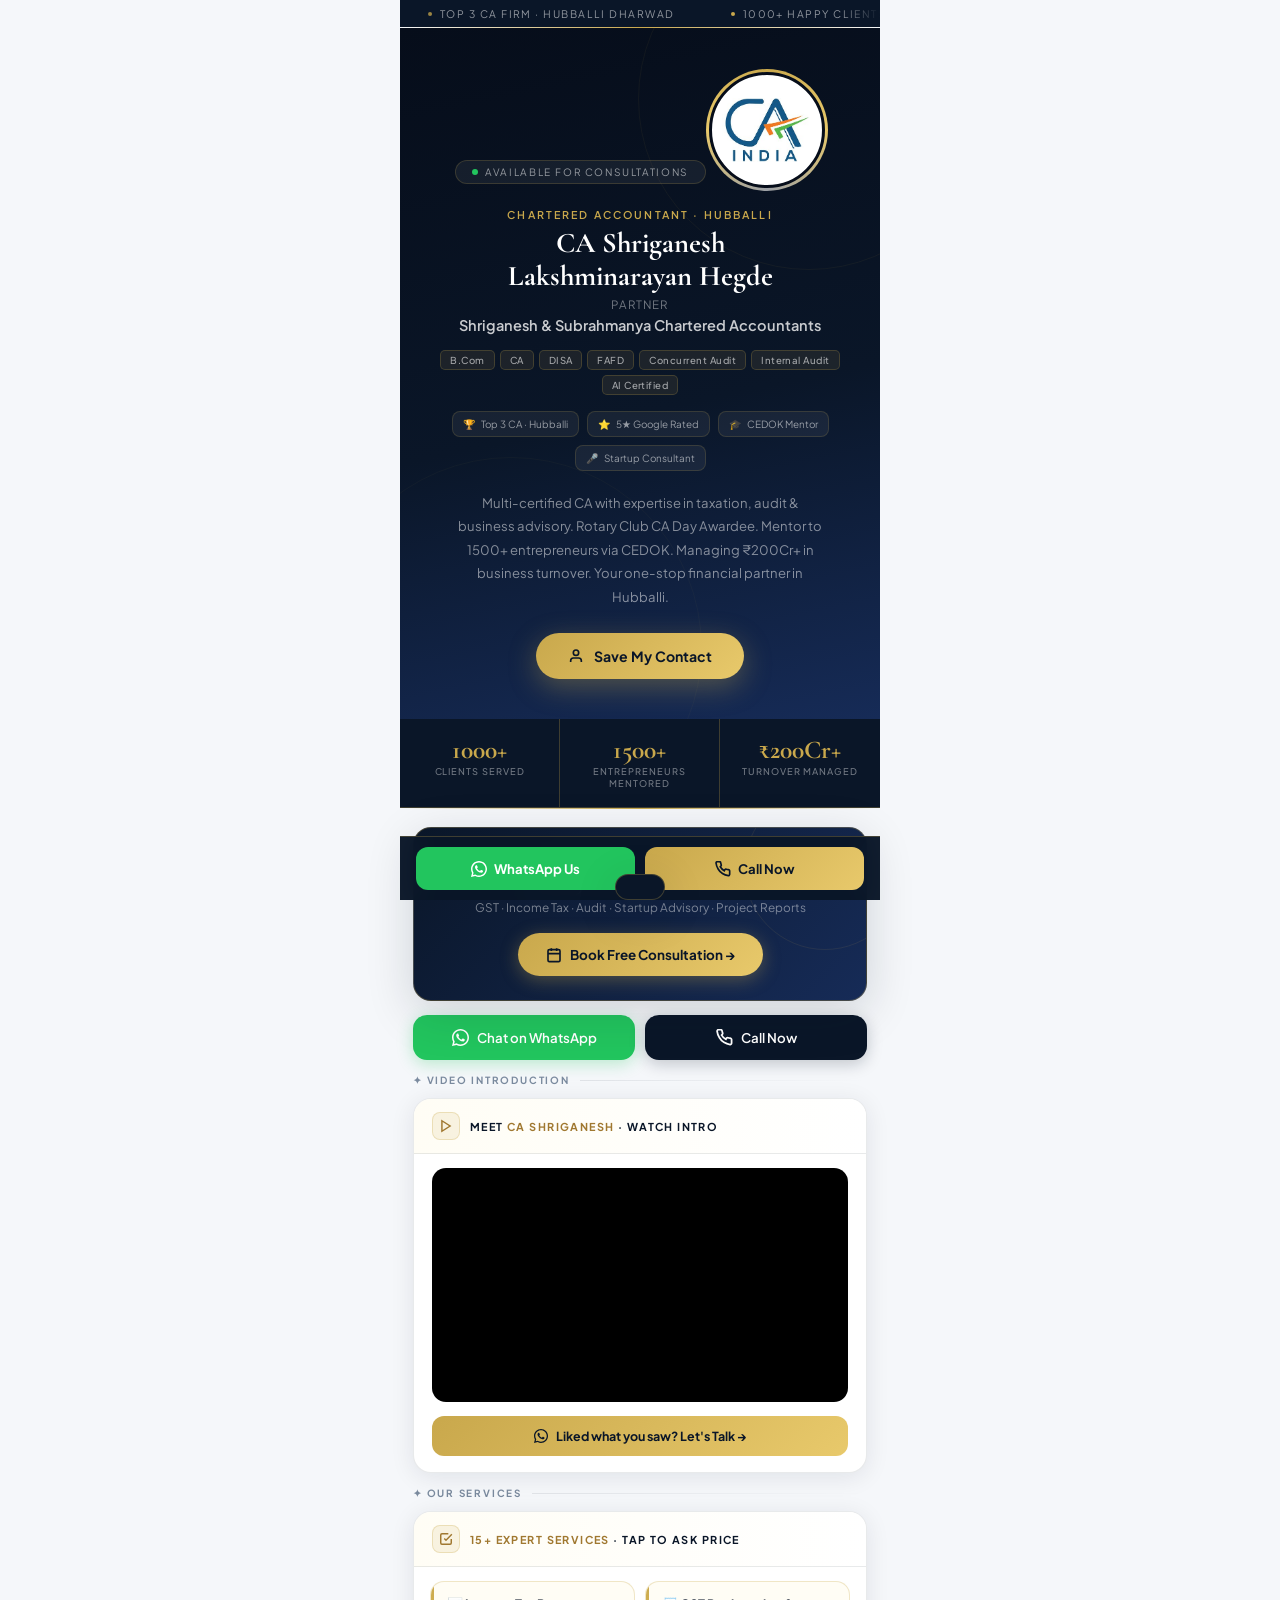
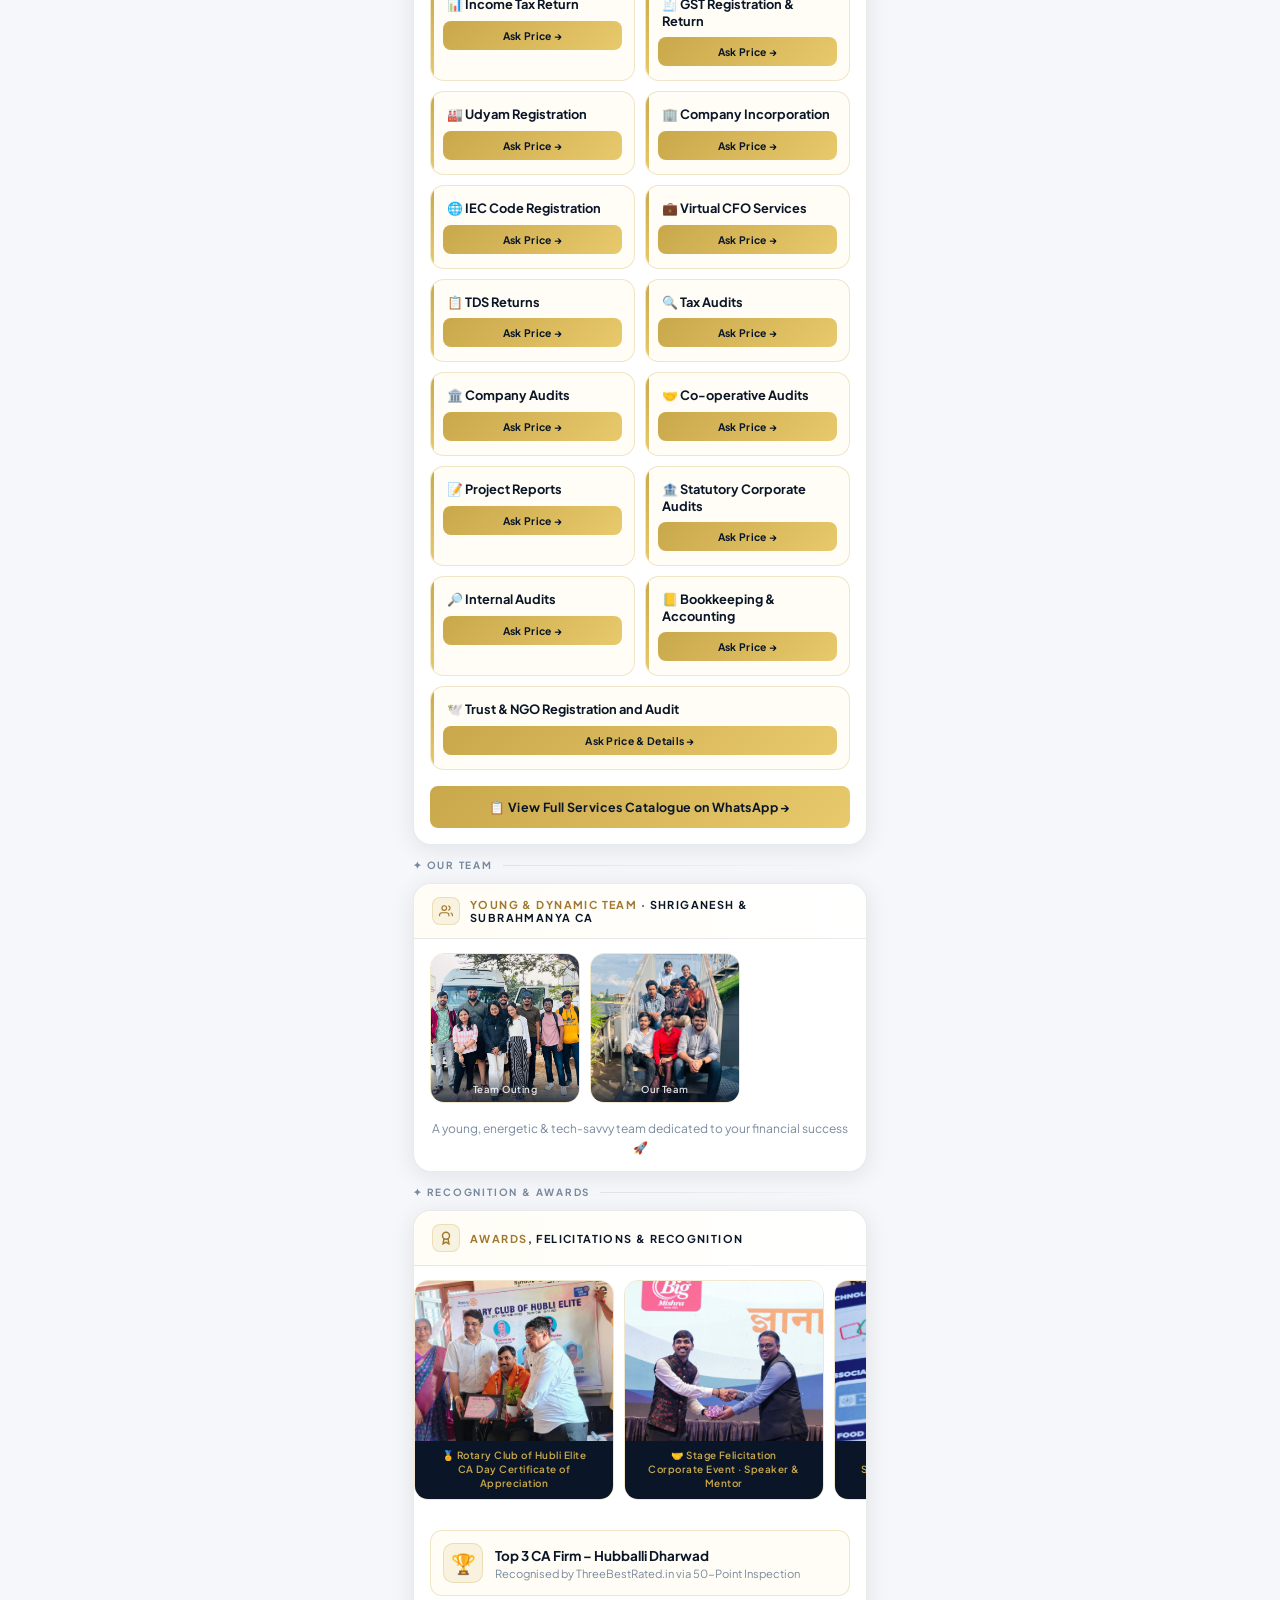
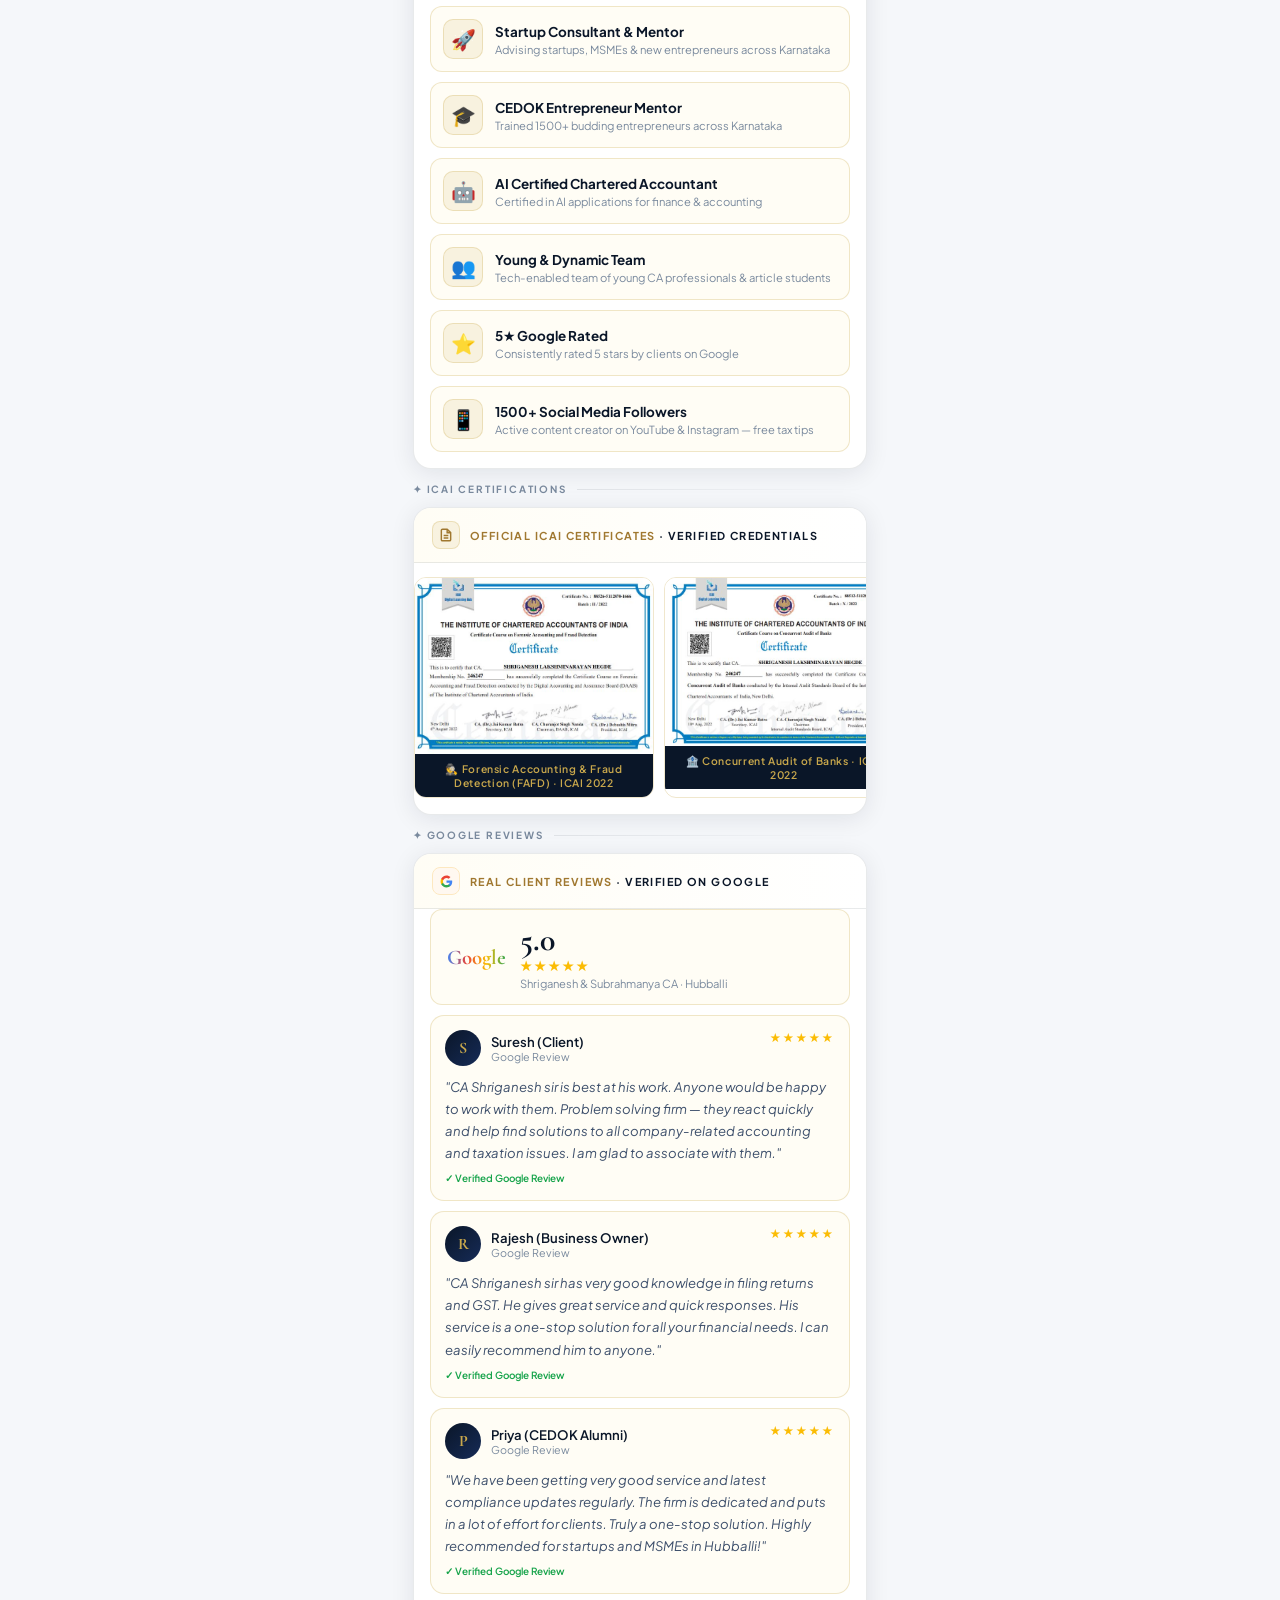
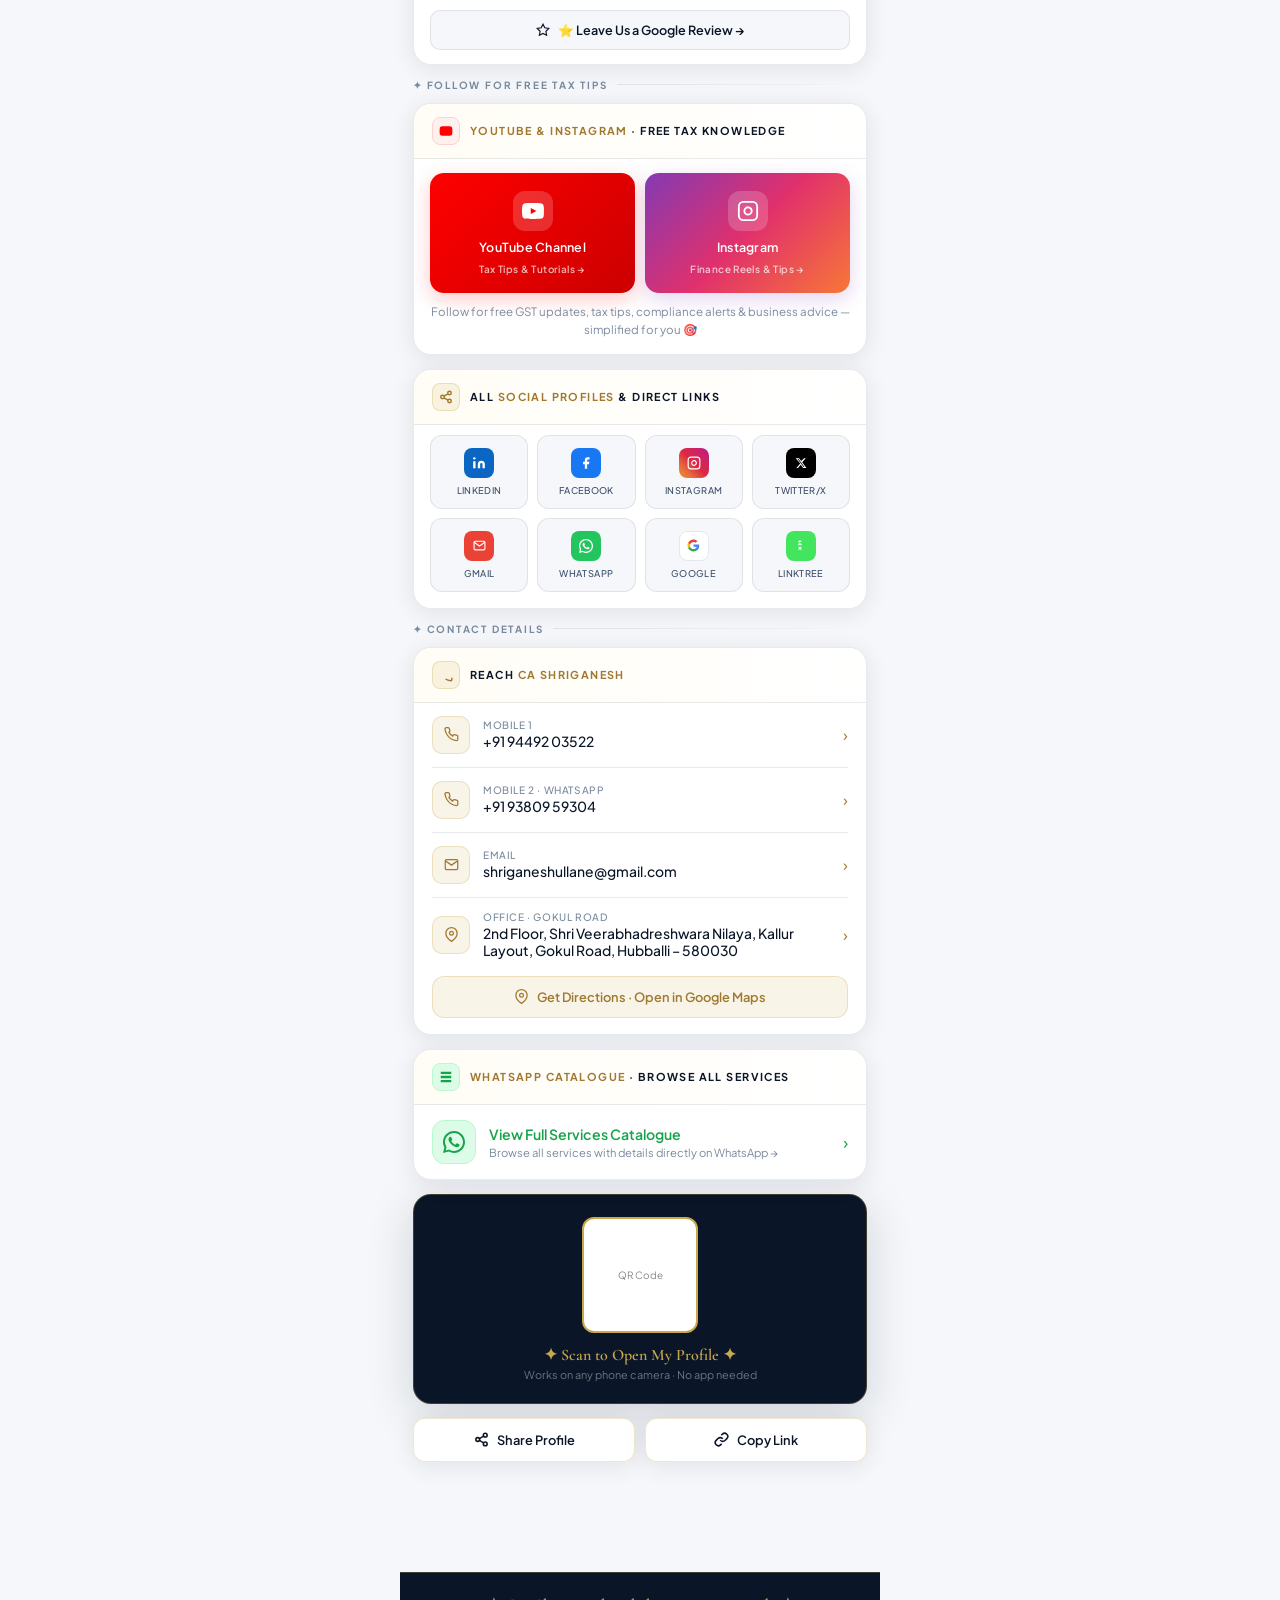
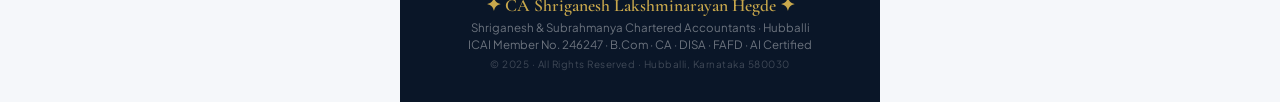
==== index.html @ c222d091 "Add files via upload" ====
<!DOCTYPE html>
<html lang="en">
<head>
<meta charset="UTF-8">
<meta name="viewport" content="width=device-width, initial-scale=1.0">
<title>CA Shriganesh Lakshminarayan Hegde – Chartered Accountant, Hubballi</title>
<link rel="preconnect" href="https://fonts.googleapis.com">
<link href="https://fonts.googleapis.com/css2?family=Cormorant+Garamond:ital,wght@0,400;0,600;0,700;1,400&family=Plus+Jakarta+Sans:wght@300;400;500;600;700&display=swap" rel="stylesheet">
<style>
:root{
  --navy:#0A1628;--navy2:#0F2044;--navy3:#162B57;
  --gold:#C9A84C;--gold2:#E8C96B;--gold3:#A07830;
  --gold-dim:rgba(201,168,76,0.13);--gold-border:rgba(201,168,76,0.28);
  --white:#FFFFFF;--cream:#FFFDF5;--off:#F5F7FA;
  --text:#0A1628;--text2:#3D4F6B;--text3:#7A8A9E;
  --border:rgba(10,22,40,0.09);--shadow:0 4px 24px rgba(10,22,40,0.09);
  --shadow-lg:0 12px 48px rgba(10,22,40,0.16);
}
*{margin:0;padding:0;box-sizing:border-box;}
body{background:var(--off);font-family:'Plus Jakarta Sans',sans-serif;color:var(--text);overflow-x:hidden;}
.container{max-width:480px;margin:0 auto;}

.gold-divider{height:1px;background:linear-gradient(90deg,transparent,var(--gold),transparent);}

/* TICKER */
.trust-bar{background:var(--navy);overflow:hidden;padding:7px 0;position:relative;}
.trust-bar::before,.trust-bar::after{content:'';position:absolute;top:0;width:40px;height:100%;z-index:2;}
.trust-bar::before{left:0;background:linear-gradient(90deg,var(--navy),transparent);}
.trust-bar::after{right:0;background:linear-gradient(-90deg,var(--navy),transparent);}
.ticker-track{display:flex;animation:ticker 32s linear infinite;white-space:nowrap;}
.ticker-item{display:inline-flex;align-items:center;gap:8px;padding:0 28px;font-size:0.65rem;letter-spacing:0.14em;text-transform:uppercase;color:rgba(255,255,255,0.55);}
.ticker-dot{width:4px;height:4px;border-radius:50%;background:var(--gold);flex-shrink:0;}
@keyframes ticker{0%{transform:translateX(0);}100%{transform:translateX(-50%);}}

/* HERO */
.hero{background:linear-gradient(168deg,#060D1A 0%,var(--navy) 55%,var(--navy3) 100%);padding:44px 22px 40px;text-align:center;position:relative;overflow:hidden;}
.hero::before{content:'';position:absolute;top:-100px;right:-100px;width:340px;height:340px;border-radius:50%;border:1px solid rgba(201,168,76,0.06);pointer-events:none;}
.hero::after{content:'';position:absolute;bottom:-120px;left:-80px;width:380px;height:380px;border-radius:50%;border:1px solid rgba(201,168,76,0.04);pointer-events:none;}

.hero-badge{display:inline-flex;align-items:center;gap:7px;background:rgba(255,255,255,0.06);border:1px solid rgba(201,168,76,0.2);border-radius:50px;padding:5px 16px;font-size:0.63rem;letter-spacing:0.16em;text-transform:uppercase;color:rgba(255,255,255,0.55);margin-bottom:24px;position:relative;z-index:1;}
.badge-dot{width:6px;height:6px;border-radius:50%;background:#22C55E;animation:pulse 2s ease-in-out infinite;}
@keyframes pulse{0%,100%{box-shadow:0 0 0 0 rgba(34,197,94,0.5);}50%{box-shadow:0 0 0 6px rgba(34,197,94,0);}}

.photo-ring{position:relative;display:inline-block;margin-bottom:20px;z-index:1;}
.photo-ring::before{content:'';position:absolute;inset:-3px;border-radius:50%;background:conic-gradient(var(--gold),var(--gold2),rgba(255,255,255,0.6),var(--gold2),var(--gold));animation:spin 8s linear infinite;}
@keyframes spin{to{transform:rotate(360deg);}}

.ca-logo-circle{position:relative;z-index:1;width:116px;height:116px;border-radius:50%;background:#fff;border:3px solid #060D1A;display:flex;align-items:center;justify-content:center;overflow:hidden;}
.ca-logo-circle img{width:90px;height:90px;object-fit:contain;}

.hero-ca-tag{font-size:0.67rem;letter-spacing:0.2em;text-transform:uppercase;color:var(--gold);margin-bottom:6px;position:relative;z-index:1;font-weight:600;}
.hero-name{font-family:'Cormorant Garamond',serif;font-size:1.78rem;font-weight:700;color:#fff;line-height:1.15;margin-bottom:4px;position:relative;z-index:1;}
.hero-role{font-size:0.72rem;color:rgba(255,255,255,0.42);letter-spacing:0.1em;text-transform:uppercase;margin-bottom:4px;position:relative;z-index:1;}
.hero-firm{font-size:0.91rem;font-weight:600;color:rgba(255,255,255,0.78);margin-bottom:16px;position:relative;z-index:1;}

.hero-creds{display:flex;justify-content:center;gap:5px;flex-wrap:wrap;margin-bottom:16px;position:relative;z-index:1;}
.cred-tag{background:rgba(201,168,76,0.1);border:1px solid rgba(201,168,76,0.22);border-radius:5px;padding:3px 9px;font-size:0.6rem;color:rgba(255,255,255,0.6);letter-spacing:0.05em;font-weight:500;}

.trust-badges{display:flex;justify-content:center;gap:8px;margin-bottom:20px;position:relative;z-index:1;flex-wrap:wrap;}
.t-badge{background:rgba(255,255,255,0.06);border:1px solid rgba(201,168,76,0.18);border-radius:8px;padding:6px 10px;display:flex;align-items:center;gap:6px;font-size:0.62rem;color:rgba(255,255,255,0.55);}
.t-badge-icon{color:var(--gold);}

.hero-bio{font-size:0.82rem;line-height:1.8;color:rgba(255,255,255,0.5);max-width:370px;margin:0 auto 24px;position:relative;z-index:1;}

.save-btn{display:inline-flex;align-items:center;gap:10px;background:linear-gradient(135deg,var(--gold),var(--gold2));color:var(--navy);font-family:'Plus Jakarta Sans',sans-serif;font-weight:700;font-size:0.88rem;padding:14px 32px;border-radius:50px;border:none;cursor:pointer;text-decoration:none;transition:all 0.3s;box-shadow:0 8px 28px rgba(201,168,76,0.35);position:relative;z-index:1;}
.save-btn:hover{transform:translateY(-2px);box-shadow:0 14px 40px rgba(201,168,76,0.45);}

/* STATS */
.stats-row{display:grid;grid-template-columns:repeat(3,1fr);background:var(--navy);border-bottom:1px solid var(--gold-border);}
.stat{padding:18px 8px;text-align:center;border-right:1px solid var(--gold-border);}
.stat:last-child{border-right:none;}
.stat-num{font-family:'Cormorant Garamond',serif;font-size:1.6rem;font-weight:700;color:var(--gold);line-height:1;margin-bottom:3px;}
.stat-label{font-size:0.58rem;letter-spacing:0.1em;text-transform:uppercase;color:rgba(255,255,255,0.42);font-weight:500;}

/* BODY */
.body-wrap{padding:18px 13px 90px;}

/* SECTION LABEL */
.section-label{display:flex;align-items:center;gap:10px;margin-bottom:12px;margin-top:4px;}
.section-label-text{font-size:0.62rem;font-weight:700;letter-spacing:0.18em;text-transform:uppercase;color:var(--text3);white-space:nowrap;}
.section-label-line{flex:1;height:1px;background:linear-gradient(90deg,var(--border),transparent);}

/* CARD */
.card{background:var(--white);border:1px solid var(--border);border-radius:18px;overflow:hidden;margin-bottom:14px;box-shadow:var(--shadow);animation:fadeUp 0.45s ease both;}
@keyframes fadeUp{from{opacity:0;transform:translateY(14px);}to{opacity:1;transform:translateY(0);}}

.card-header{display:flex;align-items:center;gap:10px;padding:13px 18px;border-bottom:1px solid var(--border);background:linear-gradient(90deg,var(--cream),var(--white));}
.card-icon{width:28px;height:28px;border-radius:8px;background:var(--gold-dim);border:1px solid var(--gold-border);display:flex;align-items:center;justify-content:center;color:var(--gold3);flex-shrink:0;}
.card-title{font-size:0.68rem;font-weight:700;letter-spacing:0.13em;text-transform:uppercase;color:var(--navy);}
.card-title span{color:var(--gold3);}

/* BOOK BANNER */
.book-banner{background:linear-gradient(135deg,var(--navy) 0%,var(--navy3) 100%);border-radius:18px;padding:24px 20px;margin-bottom:14px;text-align:center;position:relative;overflow:hidden;box-shadow:var(--shadow-lg);border:1px solid var(--gold-border);}
.book-banner::before{content:'';position:absolute;top:-40px;right:-40px;width:160px;height:160px;border-radius:50%;border:1px solid rgba(201,168,76,0.1);}
.book-gold-tag{font-size:0.6rem;letter-spacing:0.2em;text-transform:uppercase;color:var(--gold);margin-bottom:6px;font-weight:600;}
.book-title{font-family:'Cormorant Garamond',serif;font-size:1.3rem;font-weight:700;color:#fff;margin-bottom:5px;position:relative;}
.book-sub{font-size:0.74rem;color:rgba(255,255,255,0.45);margin-bottom:18px;position:relative;}
.book-cta{display:inline-flex;align-items:center;gap:8px;background:linear-gradient(135deg,var(--gold),var(--gold2));color:var(--navy);font-family:'Plus Jakarta Sans',sans-serif;font-weight:700;font-size:0.84rem;padding:13px 28px;border-radius:50px;border:none;cursor:pointer;text-decoration:none;transition:all 0.2s;position:relative;box-shadow:0 4px 18px rgba(201,168,76,0.35);}
.book-cta:hover{transform:translateY(-2px);}

/* ACTIONS */
.action-grid{display:grid;grid-template-columns:1fr 1fr;gap:10px;margin-bottom:14px;}
.action-btn{display:flex;align-items:center;justify-content:center;gap:8px;padding:14px 10px;border-radius:14px;font-size:0.83rem;font-weight:600;text-decoration:none;cursor:pointer;border:none;transition:all 0.22s;font-family:'Plus Jakarta Sans',sans-serif;}
.btn-wa{background:#22C55E;color:#fff;box-shadow:0 4px 16px rgba(34,197,94,0.28);}
.btn-wa:hover{background:#16a34a;transform:translateY(-2px);}
.btn-call{background:var(--navy);color:#fff;box-shadow:0 4px 16px rgba(10,22,40,0.22);}
.btn-call:hover{background:var(--navy3);transform:translateY(-2px);}

/* VIDEO */
.video-wrap{margin:14px 18px 14px;border-radius:14px;overflow:hidden;aspect-ratio:16/9;background:#000;position:relative;}
.video-wrap iframe{width:100%;height:100%;border:none;display:block;}
.video-cta{margin:0 18px 16px;}
.wa-video-btn{display:flex;align-items:center;justify-content:center;gap:8px;padding:12px;background:linear-gradient(135deg,var(--gold),var(--gold2));color:var(--navy);border:none;border-radius:12px;font-size:0.78rem;font-weight:700;cursor:pointer;font-family:'Plus Jakarta Sans',sans-serif;text-decoration:none;transition:all 0.2s;width:100%;}
.wa-video-btn:hover{transform:translateY(-1px);box-shadow:0 6px 18px rgba(201,168,76,0.35);}

/* CONTACT */
.contact-row{display:flex;align-items:center;gap:13px;padding:13px 18px;text-decoration:none;color:var(--text);transition:background 0.18s;cursor:pointer;}
.contact-row:hover{background:var(--gold-dim);}
.c-icon{width:38px;height:38px;border-radius:10px;background:var(--gold-dim);border:1px solid var(--gold-border);display:flex;align-items:center;justify-content:center;color:var(--gold3);flex-shrink:0;}
.c-label{font-size:0.63rem;color:var(--text3);letter-spacing:0.06em;text-transform:uppercase;margin-bottom:2px;font-weight:500;}
.c-value{font-size:0.87rem;font-weight:500;color:var(--text);}
.c-arrow{margin-left:auto;color:var(--gold3);}
.divider{height:1px;background:var(--border);margin:0 18px;}
.map-btn{display:flex;align-items:center;justify-content:center;gap:8px;margin:4px 18px 16px;padding:12px;border-radius:12px;background:var(--gold-dim);border:1px solid var(--gold-border);color:var(--gold3);font-size:0.8rem;font-weight:600;text-decoration:none;transition:all 0.2s;}
.map-btn:hover{background:rgba(201,168,76,0.2);}

/* WA CATALOGUE */
.wa-cat{display:flex;align-items:center;gap:13px;padding:15px 18px;text-decoration:none;color:var(--text);transition:background 0.18s;}
.wa-cat:hover{background:var(--off);}
.wa-cat-icon{width:44px;height:44px;border-radius:12px;background:#dcfce7;border:1px solid #bbf7d0;display:flex;align-items:center;justify-content:center;flex-shrink:0;}

/* SERVICES */
.services-grid{display:grid;grid-template-columns:1fr 1fr;gap:10px;padding:14px 16px 16px;}
.service-card{background:var(--cream);border:1px solid var(--gold-border);border-radius:14px;padding:14px 12px;display:flex;flex-direction:column;gap:8px;transition:all 0.2s;position:relative;overflow:hidden;}
.service-card::before{content:'';position:absolute;top:0;left:0;width:3px;height:100%;background:linear-gradient(180deg,var(--gold),var(--gold2));}
.service-card:hover{box-shadow:0 6px 20px rgba(201,168,76,0.15);transform:translateY(-1px);}
.service-name{font-size:0.8rem;font-weight:700;color:var(--navy);line-height:1.3;padding-left:4px;}
.service-ask-btn{display:flex;align-items:center;justify-content:center;gap:5px;padding:8px 10px;background:linear-gradient(135deg,var(--gold),var(--gold2));color:var(--navy);border:none;border-radius:8px;font-size:0.65rem;font-weight:700;cursor:pointer;font-family:'Plus Jakarta Sans',sans-serif;text-decoration:none;transition:all 0.2s;letter-spacing:0.03em;}
.service-ask-btn:hover{box-shadow:0 4px 12px rgba(201,168,76,0.35);transform:translateY(-1px);}

/* GALLERY */
.gallery-scroll{display:flex;gap:10px;padding:14px 16px 16px;overflow-x:auto;scroll-snap-type:x mandatory;-webkit-overflow-scrolling:touch;scrollbar-width:none;}
.gallery-scroll::-webkit-scrollbar{display:none;}
.gallery-item{flex-shrink:0;width:150px;height:150px;border-radius:14px;overflow:hidden;scroll-snap-align:start;border:1px solid var(--gold-border);position:relative;cursor:pointer;}
.gallery-item img{width:100%;height:100%;object-fit:cover;transition:transform 0.3s;}
.gallery-item:hover img{transform:scale(1.05);}
.gallery-label{position:absolute;bottom:0;left:0;right:0;background:linear-gradient(transparent,rgba(10,22,40,0.82));padding:10px 8px 7px;font-size:0.6rem;color:rgba(255,255,255,0.85);font-weight:600;letter-spacing:0.05em;text-align:center;}

/* CERTS */
.certs-scroll{display:flex;gap:10px;padding:14px 16px 16px;overflow-x:auto;scroll-snap-type:x mandatory;-webkit-overflow-scrolling:touch;scrollbar-width:none;}
.certs-scroll::-webkit-scrollbar{display:none;}
.cert-item{flex-shrink:0;width:240px;border-radius:12px;overflow:hidden;scroll-snap-align:start;border:1px solid var(--gold-border);position:relative;}
.cert-item img{width:100%;display:block;}
.cert-label{background:var(--navy);padding:8px 12px;font-size:0.65rem;color:var(--gold);font-weight:600;letter-spacing:0.06em;text-align:center;}

/* REVIEWS */
.g-overall{display:flex;align-items:center;gap:14px;padding:14px 16px;background:var(--cream);margin:0 16px 10px;border-radius:12px;border:1px solid var(--gold-border);}
.g-logo-big{font-family:'Cormorant Garamond',serif;font-size:1.3rem;font-weight:700;background:linear-gradient(90deg,#4285F4,#EA4335,#FBBC04,#34A853);-webkit-background-clip:text;-webkit-text-fill-color:transparent;}
.g-overall-num{font-family:'Cormorant Garamond',serif;font-size:2rem;font-weight:700;color:var(--navy);line-height:1;}
.g-overall-stars{color:#FBBC04;font-size:14px;letter-spacing:2px;margin-bottom:2px;}
.g-overall-count{font-size:0.7rem;color:var(--text3);}
.reviews-wrap{padding:0 16px 16px;display:flex;flex-direction:column;gap:10px;}
.review-card{background:var(--cream);border:1px solid var(--gold-border);border-radius:14px;padding:14px;}
.review-header{display:flex;align-items:flex-start;justify-content:space-between;margin-bottom:10px;}
.reviewer-info{display:flex;align-items:center;gap:10px;}
.r-avatar{width:36px;height:36px;border-radius:50%;background:linear-gradient(135deg,var(--navy),var(--navy3));display:flex;align-items:center;justify-content:center;font-family:'Cormorant Garamond',serif;font-size:1rem;font-weight:700;color:var(--gold);flex-shrink:0;}
.r-name{font-size:0.82rem;font-weight:600;color:var(--navy);}
.r-ago{font-size:0.67rem;color:var(--text3);}
.r-stars{color:#FBBC04;font-size:12px;letter-spacing:2px;}
.r-text{font-size:0.82rem;line-height:1.68;color:var(--text2);font-style:italic;}
.r-verified{display:inline-flex;align-items:center;gap:4px;margin-top:8px;font-size:0.62rem;color:#16a34a;font-weight:600;}
.g-leave-btn{display:flex;align-items:center;justify-content:center;gap:8px;margin:0 16px 14px;padding:11px;background:var(--off);border:1px solid var(--border);border-radius:10px;color:var(--text);text-decoration:none;font-size:0.79rem;font-weight:600;transition:all 0.2s;cursor:pointer;}
.g-leave-btn:hover{background:var(--gold-dim);border-color:var(--gold-border);}

/* RECOGNITION */
.recog-scroll{display:flex;gap:10px;padding:14px 16px 16px;overflow-x:auto;scroll-snap-type:x mandatory;-webkit-overflow-scrolling:touch;scrollbar-width:none;}
.recog-scroll::-webkit-scrollbar{display:none;}
.recog-item{flex-shrink:0;width:200px;border-radius:14px;overflow:hidden;scroll-snap-align:start;border:1px solid var(--gold-border);position:relative;}
.recog-item img{width:100%;height:160px;object-fit:cover;object-position:top;display:block;}
.recog-label{background:var(--navy);padding:8px 10px;font-size:0.62rem;color:var(--gold);font-weight:600;letter-spacing:0.05em;text-align:center;line-height:1.4;}

/* AWARDS */
.awards-wrap{padding:14px 16px 16px;display:flex;flex-direction:column;gap:10px;}
.award-item{display:flex;align-items:center;gap:12px;padding:12px;background:var(--cream);border:1px solid var(--gold-border);border-radius:12px;}
.award-icon{width:40px;height:40px;border-radius:10px;background:var(--gold-dim);border:1px solid var(--gold-border);display:flex;align-items:center;justify-content:center;font-size:20px;flex-shrink:0;}
.award-title{font-size:0.84rem;font-weight:700;color:var(--navy);margin-bottom:2px;}
.award-sub{font-size:0.7rem;color:var(--text3);}

/* FEATURED SOCIAL */
.featured-social{display:grid;grid-template-columns:1fr 1fr;gap:10px;padding:14px 16px 0;}
.feat-soc{display:flex;flex-direction:column;align-items:center;justify-content:center;gap:8px;padding:18px 10px;border-radius:14px;text-decoration:none;font-weight:600;font-size:0.75rem;transition:all 0.2s;cursor:pointer;}
.feat-yt{background:linear-gradient(135deg,#FF0000,#CC0000);color:#fff;box-shadow:0 6px 20px rgba(255,0,0,0.22);}
.feat-yt:hover{transform:translateY(-3px);box-shadow:0 10px 28px rgba(255,0,0,0.32);}
.feat-ig{background:linear-gradient(135deg,#833AB4,#E1306C,#F77737);color:#fff;box-shadow:0 6px 20px rgba(131,58,180,0.22);}
.feat-ig:hover{transform:translateY(-3px);}
.feat-soc-icon{width:40px;height:40px;border-radius:12px;background:rgba(255,255,255,0.18);display:flex;align-items:center;justify-content:center;}
.feat-label{font-size:0.78rem;letter-spacing:0.02em;}
.feat-sub{font-size:0.62rem;opacity:0.7;letter-spacing:0.04em;}

/* ALL SOCIALS */
.social-grid{display:grid;grid-template-columns:repeat(4,1fr);gap:9px;padding:10px 16px 16px;}
.soc-btn{display:flex;flex-direction:column;align-items:center;gap:6px;padding:12px 4px;background:var(--off);border:1px solid var(--border);border-radius:12px;text-decoration:none;color:var(--text2);font-size:0.58rem;letter-spacing:0.04em;text-transform:uppercase;font-weight:500;transition:all 0.2s;cursor:pointer;}
.soc-btn:hover{background:var(--gold-dim);border-color:var(--gold-border);color:var(--gold3);transform:translateY(-2px);}
.soc-icon{width:30px;height:30px;border-radius:8px;display:flex;align-items:center;justify-content:center;}

/* QR */
.qr-card{background:var(--navy);border:1px solid var(--gold-border);border-radius:18px;padding:22px 20px;text-align:center;margin-bottom:14px;box-shadow:var(--shadow-lg);}
.qr-img{width:116px;height:116px;border-radius:12px;overflow:hidden;margin:0 auto 12px;background:#fff;display:flex;align-items:center;justify-content:center;border:2px solid var(--gold);}
.qr-img img{width:100%;height:100%;}
.qr-title{font-family:'Cormorant Garamond',serif;font-size:1rem;font-weight:600;color:var(--gold);margin-bottom:3px;}
.qr-sub{font-size:0.68rem;color:rgba(255,255,255,0.4);}

/* SHARE */
.share-row{display:grid;grid-template-columns:1fr 1fr;gap:10px;margin-bottom:20px;}
.share-btn{display:flex;align-items:center;justify-content:center;gap:8px;padding:13px;border-radius:12px;font-size:0.8rem;font-weight:600;background:var(--white);border:1px solid var(--gold-border);color:var(--navy);cursor:pointer;transition:all 0.2s;font-family:'Plus Jakarta Sans',sans-serif;box-shadow:var(--shadow);}
.share-btn:hover{background:var(--gold-dim);}

/* FOOTER */
footer{background:var(--navy);text-align:center;padding:22px 20px 32px;border-top:1px solid var(--gold-border);}
.footer-logo{font-family:'Cormorant Garamond',serif;font-size:1.1rem;font-weight:600;color:var(--gold);margin-bottom:4px;}
.footer-firm{font-size:0.72rem;color:rgba(255,255,255,0.4);margin-bottom:2px;}
.footer-copy{font-size:0.62rem;color:rgba(255,255,255,0.22);letter-spacing:0.05em;margin-top:6px;}

/* TOAST */
.toast{position:fixed;bottom:80px;left:50%;transform:translateX(-50%) translateY(80px);background:var(--navy);color:var(--gold);border:1px solid var(--gold-border);padding:12px 24px;border-radius:50px;font-size:0.82rem;font-weight:600;z-index:9999;transition:transform 0.3s ease;white-space:nowrap;pointer-events:none;box-shadow:var(--shadow-lg);}
.toast.show{transform:translateX(-50%) translateY(0);}

/* STICKY CTA */
.sticky-cta{position:fixed;bottom:0;left:50%;transform:translateX(-50%);width:100%;max-width:480px;background:rgba(10,22,40,0.97);backdrop-filter:blur(12px);border-top:1px solid var(--gold-border);padding:10px 16px;display:flex;gap:10px;z-index:100;}
.sticky-btn{flex:1;display:flex;align-items:center;justify-content:center;gap:7px;padding:13px;border-radius:12px;font-size:0.82rem;font-weight:700;text-decoration:none;cursor:pointer;border:none;font-family:'Plus Jakarta Sans',sans-serif;transition:all 0.2s;}
.sticky-wa{background:#22C55E;color:#fff;}
.sticky-call{background:linear-gradient(135deg,var(--gold),var(--gold2));color:var(--navy);}
.sticky-wa:hover,.sticky-call:hover{transform:translateY(-1px);}
</style>
</head>
<body>
<div class="container">

<!-- TICKER -->
<div class="trust-bar">
  <div class="ticker-track">
    <div class="ticker-item"><span class="ticker-dot"></span>Top 3 CA Firm · Hubballi Dharwad</div>
    <div class="ticker-item"><span class="ticker-dot"></span>1000+ Happy Clients</div>
    <div class="ticker-item"><span class="ticker-dot"></span>ICAI Certified · DISA · FAFD</div>
    <div class="ticker-item"><span class="ticker-dot"></span>1500+ Entrepreneurs Mentored via CEDOK</div>
    <div class="ticker-item"><span class="ticker-dot"></span>₹200 Cr+ Business Turnover Managed</div>
    <div class="ticker-item"><span class="ticker-dot"></span>Rotary Club of Hubli Elite · CA Day Awardee</div>
    <div class="ticker-item"><span class="ticker-dot"></span>Rated 5★ on Google</div>
    <div class="ticker-item"><span class="ticker-dot"></span>1500+ Social Media Followers</div>
    <div class="ticker-item"><span class="ticker-dot"></span>Top 3 CA Firm · Hubballi Dharwad</div>
    <div class="ticker-item"><span class="ticker-dot"></span>1000+ Happy Clients</div>
    <div class="ticker-item"><span class="ticker-dot"></span>ICAI Certified · DISA · FAFD</div>
    <div class="ticker-item"><span class="ticker-dot"></span>1500+ Entrepreneurs Mentored via CEDOK</div>
    <div class="ticker-item"><span class="ticker-dot"></span>₹200 Cr+ Business Turnover Managed</div>
    <div class="ticker-item"><span class="ticker-dot"></span>Rotary Club of Hubli Elite · CA Day Awardee</div>
    <div class="ticker-item"><span class="ticker-dot"></span>Rated 5★ on Google</div>
    <div class="ticker-item"><span class="ticker-dot"></span>1500+ Social Media Followers</div>
  </div>
</div>
<div class="gold-divider"></div>

<!-- HERO -->
<div class="hero">
  <div class="hero-badge"><span class="badge-dot"></span>Available for Consultations</div>
  <div class="photo-ring">
    <div class="ca-logo-circle">
      <img src="[data-uri]" alt="CA India Logo">
    </div>
  </div>
  <div class="hero-ca-tag">Chartered Accountant · Hubballi</div>
  <div class="hero-name">CA Shriganesh<br>Lakshminarayan Hegde</div>
  <div class="hero-role">Partner</div>
  <div class="hero-firm">Shriganesh & Subrahmanya Chartered Accountants</div>
  <div class="hero-creds">
    <span class="cred-tag">B.Com</span><span class="cred-tag">CA</span>
    <span class="cred-tag">DISA</span><span class="cred-tag">FAFD</span>
    <span class="cred-tag">Concurrent Audit</span>
    <span class="cred-tag">Internal Audit</span><span class="cred-tag">AI Certified</span>
  </div>
  <div class="trust-badges">
    <div class="t-badge"><span class="t-badge-icon">🏆</span>Top 3 CA · Hubballi</div>
    <div class="t-badge"><span class="t-badge-icon">⭐</span>5★ Google Rated</div>
    <div class="t-badge"><span class="t-badge-icon">🎓</span>CEDOK Mentor</div>
    <div class="t-badge"><span class="t-badge-icon">🎤</span>Startup Consultant</div>
  </div>
  <p class="hero-bio">Multi-certified CA with expertise in taxation, audit & business advisory. Rotary Club CA Day Awardee. Mentor to 1500+ entrepreneurs via CEDOK. Managing ₹200Cr+ in business turnover. Your one-stop financial partner in Hubballi.</p>
  <button class="save-btn" onclick="saveContact()">
    <svg width="16" height="16" viewBox="0 0 24 24" fill="none" stroke="currentColor" stroke-width="2.5"><path d="M20 21v-2a4 4 0 0 0-4-4H8a4 4 0 0 0-4 4v2"/><circle cx="12" cy="7" r="4"/></svg>
    Save My Contact
  </button>
</div>

<!-- STATS -->
<div class="stats-row">
  <div class="stat"><div class="stat-num">1000+</div><div class="stat-label">Clients Served</div></div>
  <div class="stat"><div class="stat-num">1500+</div><div class="stat-label">Entrepreneurs Mentored</div></div>
  <div class="stat"><div class="stat-num">₹200Cr+</div><div class="stat-label">Turnover Managed</div></div>
</div>
<div class="gold-divider"></div>

<div class="body-wrap">

  <!-- BOOK -->
  <div class="book-banner">
    <div class="book-gold-tag">✦ Limited Slots Available ✦</div>
    <div class="book-title">Free 30-Min Consultation</div>
    <div class="book-sub">GST · Income Tax · Audit · Startup Advisory · Project Reports</div>
    <a class="book-cta" href="https://wa.me/919380959304?text=Hello%20CA%20Shriganesh%20sir%2C%20I%20would%20like%20to%20book%20a%20free%20consultation." target="_blank">
      <svg width="16" height="16" viewBox="0 0 24 24" fill="none" stroke="currentColor" stroke-width="2.5"><rect x="3" y="4" width="18" height="18" rx="2"/><line x1="16" y1="2" x2="16" y2="6"/><line x1="8" y1="2" x2="8" y2="6"/><line x1="3" y1="10" x2="21" y2="10"/></svg>
      Book Free Consultation →
    </a>
  </div>

  <!-- QUICK ACTIONS -->
  <div class="action-grid">
    <a class="action-btn btn-wa" href="https://wa.me/919380959304?text=Hello%20CA%20Shriganesh%20sir%2C%20I%20found%20your%20profile%20and%20would%20like%20to%20connect!" target="_blank">
      <svg width="17" height="17" viewBox="0 0 24 24" fill="currentColor"><path d="M17.472 14.382c-.297-.149-1.758-.867-2.03-.967-.273-.099-.471-.148-.67.15-.197.297-.767.966-.94 1.164-.173.199-.347.223-.644.075-.297-.15-1.255-.463-2.39-1.475-.883-.788-1.48-1.761-1.653-2.059-.173-.297-.018-.458.13-.606.134-.133.298-.347.446-.52.149-.174.198-.298.298-.497.099-.198.05-.371-.025-.52-.075-.149-.669-1.612-.916-2.207-.242-.579-.487-.5-.669-.51-.173-.008-.371-.01-.57-.01-.198 0-.52.074-.792.372-.272.297-1.04 1.016-1.04 2.479 0 1.462 1.065 2.875 1.213 3.074.149.198 2.096 3.2 5.077 4.487.709.306 1.262.489 1.694.625.712.227 1.36.195 1.871.118.571-.085 1.758-.719 2.006-1.413.248-.694.248-1.289.173-1.413z"/><path d="M12 0C5.373 0 0 5.373 0 12c0 2.125.557 4.122 1.533 5.86L0 24l6.29-1.508A11.942 11.942 0 0012 24c6.627 0 12-5.373 12-12S18.627 0 12 0zm0 21.818a9.818 9.818 0 01-4.968-1.352l-.356-.211-3.734.895.93-3.624-.232-.372A9.794 9.794 0 012.182 12c0-5.422 4.396-9.818 9.818-9.818 5.422 0 9.818 4.396 9.818 9.818 0 5.422-4.396 9.818-9.818 9.818z"/></svg>
      Chat on WhatsApp
    </a>
    <a class="action-btn btn-call" href="tel:+919449203522">
      <svg width="17" height="17" viewBox="0 0 24 24" fill="none" stroke="currentColor" stroke-width="2.5"><path d="M22 16.92v3a2 2 0 0 1-2.18 2 19.79 19.79 0 0 1-8.63-3.07A19.5 19.5 0 0 1 4.69 12 19.79 19.79 0 0 1 1.61 3.41 2 2 0 0 1 3.6 1h3a2 2 0 0 1 2 1.72 12.84 12.84 0 0 0 .7 2.81 2 2 0 0 1-.45 2.11L7.91 8.6a16 16 0 0 0 6 6l.96-1.86a2 2 0 0 1 2.11-.45 12.84 12.84 0 0 0 2.81.7A2 2 0 0 1 22 14.92z"/></svg>
      Call Now
    </a>
  </div>

  <!-- VIDEO -->
  <div class="section-label"><div class="section-label-text">✦ Video Introduction</div><div class="section-label-line"></div></div>
  <div class="card">
    <div class="card-header">
      <div class="card-icon"><svg width="14" height="14" viewBox="0 0 24 24" fill="none" stroke="currentColor" stroke-width="2.5"><polygon points="5 3 19 12 5 21 5 3"/></svg></div>
      <div class="card-title">Meet <span>CA Shriganesh</span> · Watch Intro</div>
    </div>
    <div class="video-wrap">
      <iframe src="https://www.youtube.com/embed/CG7qdOzqcbQ" allowfullscreen allow="accelerometer; autoplay; clipboard-write; encrypted-media; gyroscope; picture-in-picture"></iframe>
    </div>
    <div class="video-cta">
      <a class="wa-video-btn" href="https://wa.me/919380959304?text=Hello%20sir%2C%20I%20watched%20your%20intro%20video%20and%20would%20like%20to%20consult%20you." target="_blank">
        <svg width="14" height="14" viewBox="0 0 24 24" fill="currentColor"><path d="M17.472 14.382c-.297-.149-1.758-.867-2.03-.967-.273-.099-.471-.148-.67.15-.197.297-.767.966-.94 1.164-.173.199-.347.223-.644.075-.297-.15-1.255-.463-2.39-1.475-.883-.788-1.48-1.761-1.653-2.059-.173-.297-.018-.458.13-.606.134-.133.298-.347.446-.52.149-.174.198-.298.298-.497.099-.198.05-.371-.025-.52-.075-.149-.669-1.612-.916-2.207-.242-.579-.487-.5-.669-.51-.173-.008-.371-.01-.57-.01-.198 0-.52.074-.792.372-.272.297-1.04 1.016-1.04 2.479 0 1.462 1.065 2.875 1.213 3.074.149.198 2.096 3.2 5.077 4.487.709.306 1.262.489 1.694.625.712.227 1.36.195 1.871.118.571-.085 1.758-.719 2.006-1.413.248-.694.248-1.289.173-1.413z"/><path d="M12 0C5.373 0 0 5.373 0 12c0 2.125.557 4.122 1.533 5.86L0 24l6.29-1.508A11.942 11.942 0 0012 24c6.627 0 12-5.373 12-12S18.627 0 12 0zm0 21.818a9.818 9.818 0 01-4.968-1.352l-.356-.211-3.734.895.93-3.624-.232-.372A9.794 9.794 0 012.182 12c0-5.422 4.396-9.818 9.818-9.818 5.422 0 9.818 4.396 9.818 9.818 0 5.422-4.396 9.818-9.818 9.818z"/></svg>
        Liked what you saw? Let's Talk →
      </a>
    </div>
  </div>

  <!-- SERVICES -->
  <div class="section-label"><div class="section-label-text">✦ Our Services</div><div class="section-label-line"></div></div>
  <div class="card">
    <div class="card-header">
      <div class="card-icon"><svg width="14" height="14" viewBox="0 0 24 24" fill="none" stroke="currentColor" stroke-width="2.5"><polyline points="9 11 12 14 22 4"/><path d="M21 12v7a2 2 0 0 1-2 2H5a2 2 0 0 1-2-2V5a2 2 0 0 1 2-2h11"/></svg></div>
      <div class="card-title"><span>15+ Expert Services</span> · Tap to Ask Price</div>
    </div>
    <div class="services-grid">
      <div class="service-card"><div class="service-name">📊 Income Tax Return</div><a class="service-ask-btn" href="https://wa.me/919380959304?text=Hello%20CA%20Shriganesh%20sir%2C%20I%20need%20Income%20Tax%20Return%20filing.%20Please%20share%20pricing." target="_blank">Ask Price →</a></div>
      <div class="service-card"><div class="service-name">🧾 GST Registration & Return</div><a class="service-ask-btn" href="https://wa.me/919380959304?text=Hello%20sir%2C%20I%20need%20GST%20Registration%20or%20Return%20filing.%20Please%20share%20details." target="_blank">Ask Price →</a></div>
      <div class="service-card"><div class="service-name">🏭 Udyam Registration</div><a class="service-ask-btn" href="https://wa.me/919380959304?text=Hello%20sir%2C%20I%20need%20Udyam%20Registration.%20Please%20share%20pricing." target="_blank">Ask Price →</a></div>
      <div class="service-card"><div class="service-name">🏢 Company Incorporation</div><a class="service-ask-btn" href="https://wa.me/919380959304?text=Hello%20sir%2C%20I%20want%20to%20incorporate%20a%20company.%20Please%20share%20details." target="_blank">Ask Price →</a></div>
      <div class="service-card"><div class="service-name">🌐 IEC Code Registration</div><a class="service-ask-btn" href="https://wa.me/919380959304?text=Hello%20sir%2C%20I%20need%20IEC%20Code%20registration." target="_blank">Ask Price →</a></div>
      <div class="service-card"><div class="service-name">💼 Virtual CFO Services</div><a class="service-ask-btn" href="https://wa.me/919380959304?text=Hello%20sir%2C%20I%20am%20interested%20in%20Virtual%20CFO%20services." target="_blank">Ask Price →</a></div>
      <div class="service-card"><div class="service-name">📋 TDS Returns</div><a class="service-ask-btn" href="https://wa.me/919380959304?text=Hello%20sir%2C%20I%20need%20TDS%20Return%20filing." target="_blank">Ask Price →</a></div>
      <div class="service-card"><div class="service-name">🔍 Tax Audits</div><a class="service-ask-btn" href="https://wa.me/919380959304?text=Hello%20sir%2C%20I%20need%20Tax%20Audit%20services." target="_blank">Ask Price →</a></div>
      <div class="service-card"><div class="service-name">🏛️ Company Audits</div><a class="service-ask-btn" href="https://wa.me/919380959304?text=Hello%20sir%2C%20I%20need%20Company%20Audit%20services." target="_blank">Ask Price →</a></div>
      <div class="service-card"><div class="service-name">🤝 Co-operative Audits</div><a class="service-ask-btn" href="https://wa.me/919380959304?text=Hello%20sir%2C%20I%20need%20Co-operative%20Audit%20services." target="_blank">Ask Price →</a></div>
      <div class="service-card"><div class="service-name">📝 Project Reports</div><a class="service-ask-btn" href="https://wa.me/919380959304?text=Hello%20sir%2C%20I%20need%20a%20Project%20Report." target="_blank">Ask Price →</a></div>
      <div class="service-card"><div class="service-name">🏦 Statutory Corporate Audits</div><a class="service-ask-btn" href="https://wa.me/919380959304?text=Hello%20sir%2C%20I%20need%20Statutory%20Corporate%20Audit." target="_blank">Ask Price →</a></div>
      <div class="service-card"><div class="service-name">🔎 Internal Audits</div><a class="service-ask-btn" href="https://wa.me/919380959304?text=Hello%20sir%2C%20I%20need%20Internal%20Audit%20services." target="_blank">Ask Price →</a></div>
      <div class="service-card"><div class="service-name">📒 Bookkeeping & Accounting</div><a class="service-ask-btn" href="https://wa.me/919380959304?text=Hello%20sir%2C%20I%20need%20Bookkeeping%20and%20Accounting%20services." target="_blank">Ask Price →</a></div>
      <div class="service-card" style="grid-column:1/-1;"><div class="service-name">🕊️ Trust & NGO Registration and Audit</div><a class="service-ask-btn" href="https://wa.me/919380959304?text=Hello%20sir%2C%20I%20need%20Trust%20or%20NGO%20Registration%20or%20Audit." target="_blank">Ask Price & Details →</a></div>
    </div>
    <div style="padding:0 16px 16px;">
      <a href="https://wa.me/c/919380959304" target="_blank" class="service-ask-btn" style="width:100%;font-size:0.78rem;padding:13px;display:flex;">
        📋 View Full Services Catalogue on WhatsApp →
      </a>
    </div>
  </div>

  <!-- GALLERY -->
  <div class="section-label"><div class="section-label-text">✦ Our Team</div><div class="section-label-line"></div></div>
  <div class="card">
    <div class="card-header">
      <div class="card-icon"><svg width="14" height="14" viewBox="0 0 24 24" fill="none" stroke="currentColor" stroke-width="2"><path d="M17 21v-2a4 4 0 0 0-4-4H5a4 4 0 0 0-4 4v2"/><circle cx="9" cy="7" r="4"/><path d="M23 21v-2a4 4 0 0 0-3-3.87"/><path d="M16 3.13a4 4 0 0 1 0 7.75"/></svg></div>
      <div class="card-title"><span>Young & Dynamic Team</span> · Shriganesh & Subrahmanya CA</div>
    </div>
    <div class="gallery-scroll">
      <div class="gallery-item">
        <img src="[data-uri]" alt="Team Outing">
        <div class="gallery-label">Team Outing</div>
      </div>
      <div class="gallery-item">
        <img src="[data-uri]" alt="Team Photo">
        <div class="gallery-label">Our Team</div>
      </div>
    </div>
    <div style="padding:0 16px 14px;text-align:center;font-size:0.75rem;color:var(--text3);line-height:1.6;">
      A young, energetic & tech-savvy team dedicated to your financial success 🚀
    </div>
  </div>

  <!-- RECOGNITION -->
  <div class="section-label"><div class="section-label-text">✦ Recognition & Awards</div><div class="section-label-line"></div></div>
  <div class="card">
    <div class="card-header">
      <div class="card-icon"><svg width="14" height="14" viewBox="0 0 24 24" fill="none" stroke="currentColor" stroke-width="2.5"><circle cx="12" cy="8" r="6"/><path d="M15.477 12.89L17 22l-5-3-5 3 1.523-9.11"/></svg></div>
      <div class="card-title"><span>Awards</span>, Felicitations & Recognition</div>
    </div>
    <div class="recog-scroll">
      <div class="recog-item">
        <img src="[data-uri]" alt="Rotary Club Award">
        <div class="recog-label">🏅 Rotary Club of Hubli Elite<br>CA Day Certificate of Appreciation</div>
      </div>
      <div class="recog-item">
        <img src="[data-uri]" alt="Stage Felicitation">
        <div class="recog-label">🤝 Stage Felicitation<br>Corporate Event · Speaker & Mentor</div>
      </div>
      <div class="recog-item">
        <img src="[data-uri]" alt="Speaker at Event">
        <div class="recog-label">🎤 Keynote Speaker<br>Startup & Entrepreneurship Event</div>
      </div>
    </div>
    <div class="awards-wrap">
      <div class="award-item"><div class="award-icon">🏆</div><div><div class="award-title">Top 3 CA Firm – Hubballi Dharwad</div><div class="award-sub">Recognised by ThreeBestRated.in via 50-Point Inspection</div></div></div>
      <div class="award-item"><div class="award-icon">🚀</div><div><div class="award-title">Startup Consultant & Mentor</div><div class="award-sub">Advising startups, MSMEs & new entrepreneurs across Karnataka</div></div></div>
      <div class="award-item"><div class="award-icon">🎓</div><div><div class="award-title">CEDOK Entrepreneur Mentor</div><div class="award-sub">Trained 1500+ budding entrepreneurs across Karnataka</div></div></div>
      <div class="award-item"><div class="award-icon">🤖</div><div><div class="award-title">AI Certified Chartered Accountant</div><div class="award-sub">Certified in AI applications for finance & accounting</div></div></div>
      <div class="award-item"><div class="award-icon">👥</div><div><div class="award-title">Young & Dynamic Team</div><div class="award-sub">Tech-enabled team of young CA professionals & article students</div></div></div>
      <div class="award-item"><div class="award-icon">⭐</div><div><div class="award-title">5★ Google Rated</div><div class="award-sub">Consistently rated 5 stars by clients on Google</div></div></div>
      <div class="award-item"><div class="award-icon">📱</div><div><div class="award-title">1500+ Social Media Followers</div><div class="award-sub">Active content creator on YouTube & Instagram — free tax tips</div></div></div>
    </div>
  </div>

  <!-- CERTIFICATES -->
  <div class="section-label"><div class="section-label-text">✦ ICAI Certifications</div><div class="section-label-line"></div></div>
  <div class="card">
    <div class="card-header">
      <div class="card-icon"><svg width="14" height="14" viewBox="0 0 24 24" fill="none" stroke="currentColor" stroke-width="2.5"><path d="M14 2H6a2 2 0 0 0-2 2v16a2 2 0 0 0 2 2h12a2 2 0 0 0 2-2V8z"/><polyline points="14 2 14 8 20 8"/><line x1="16" y1="13" x2="8" y2="13"/><line x1="16" y1="17" x2="8" y2="17"/></svg></div>
      <div class="card-title"><span>Official ICAI Certificates</span> · Verified Credentials</div>
    </div>
    <div class="certs-scroll">
      <div class="cert-item">
        <img src="[data-uri]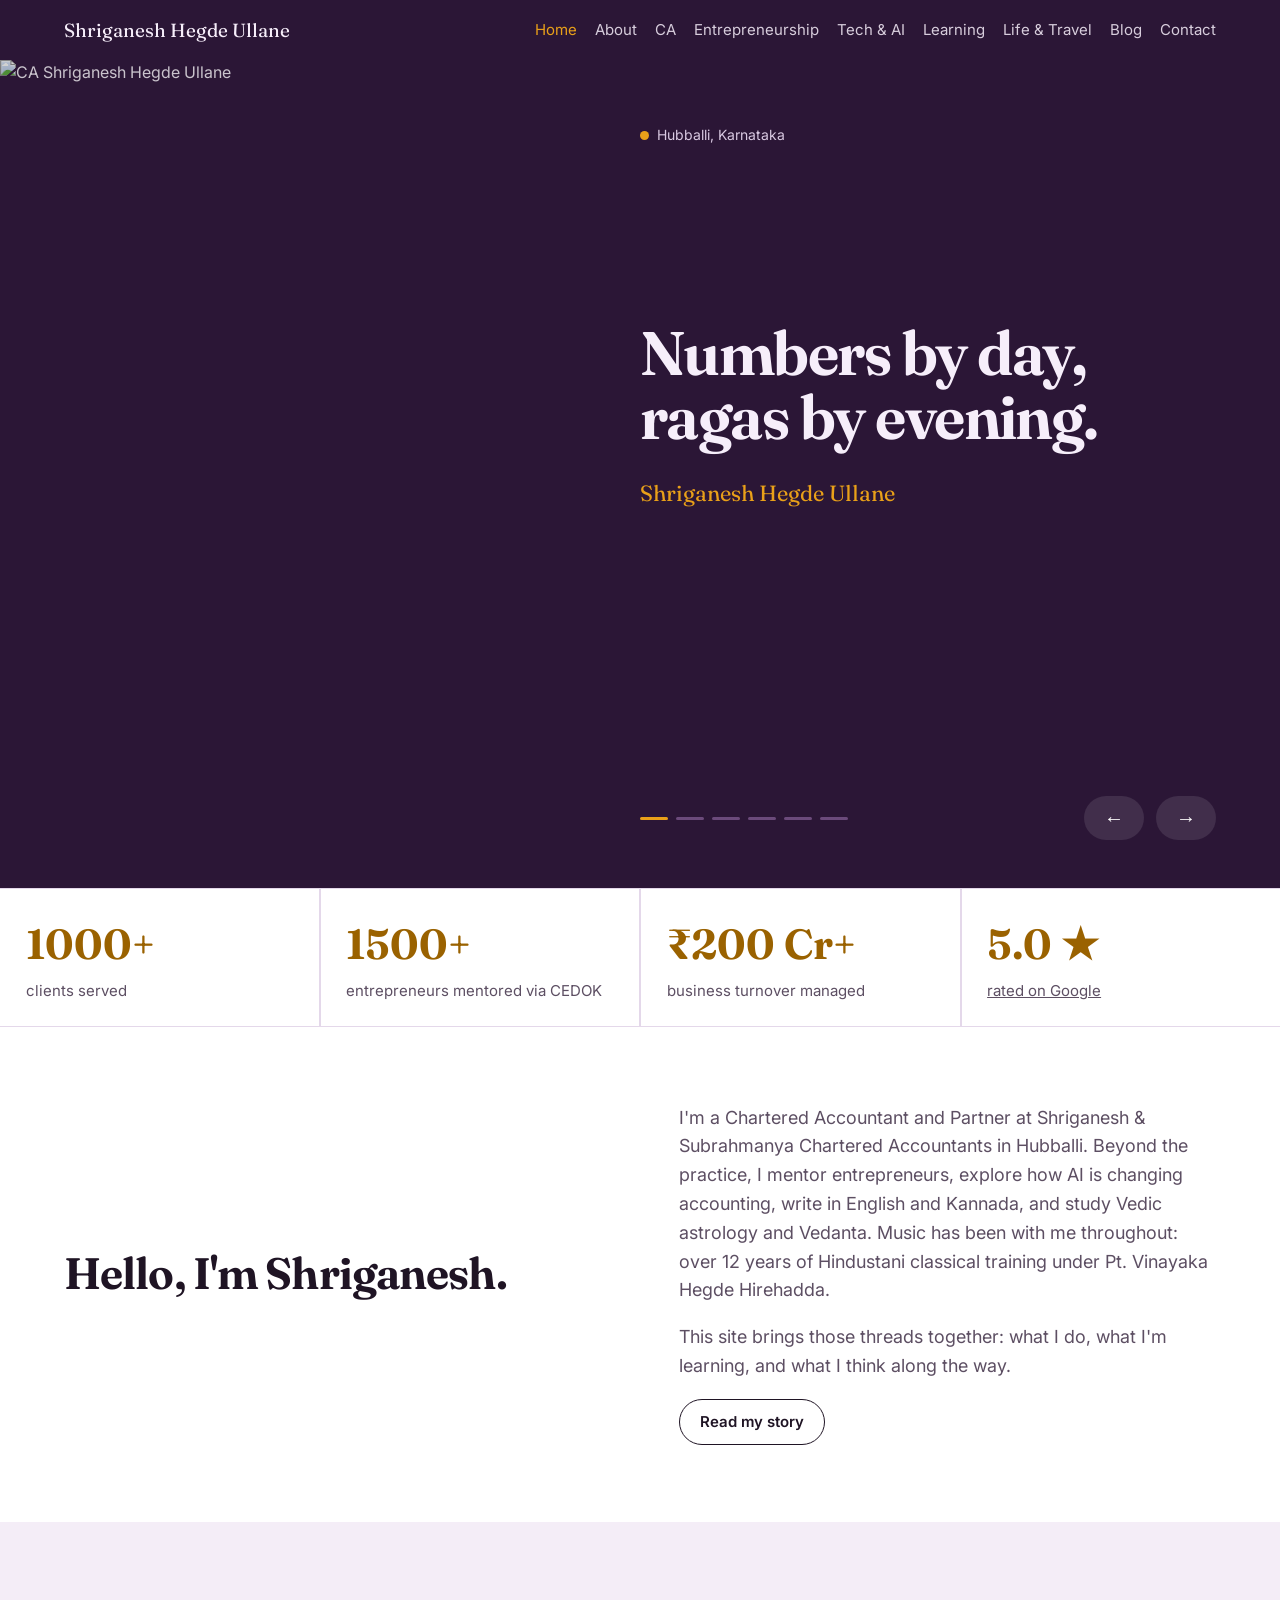
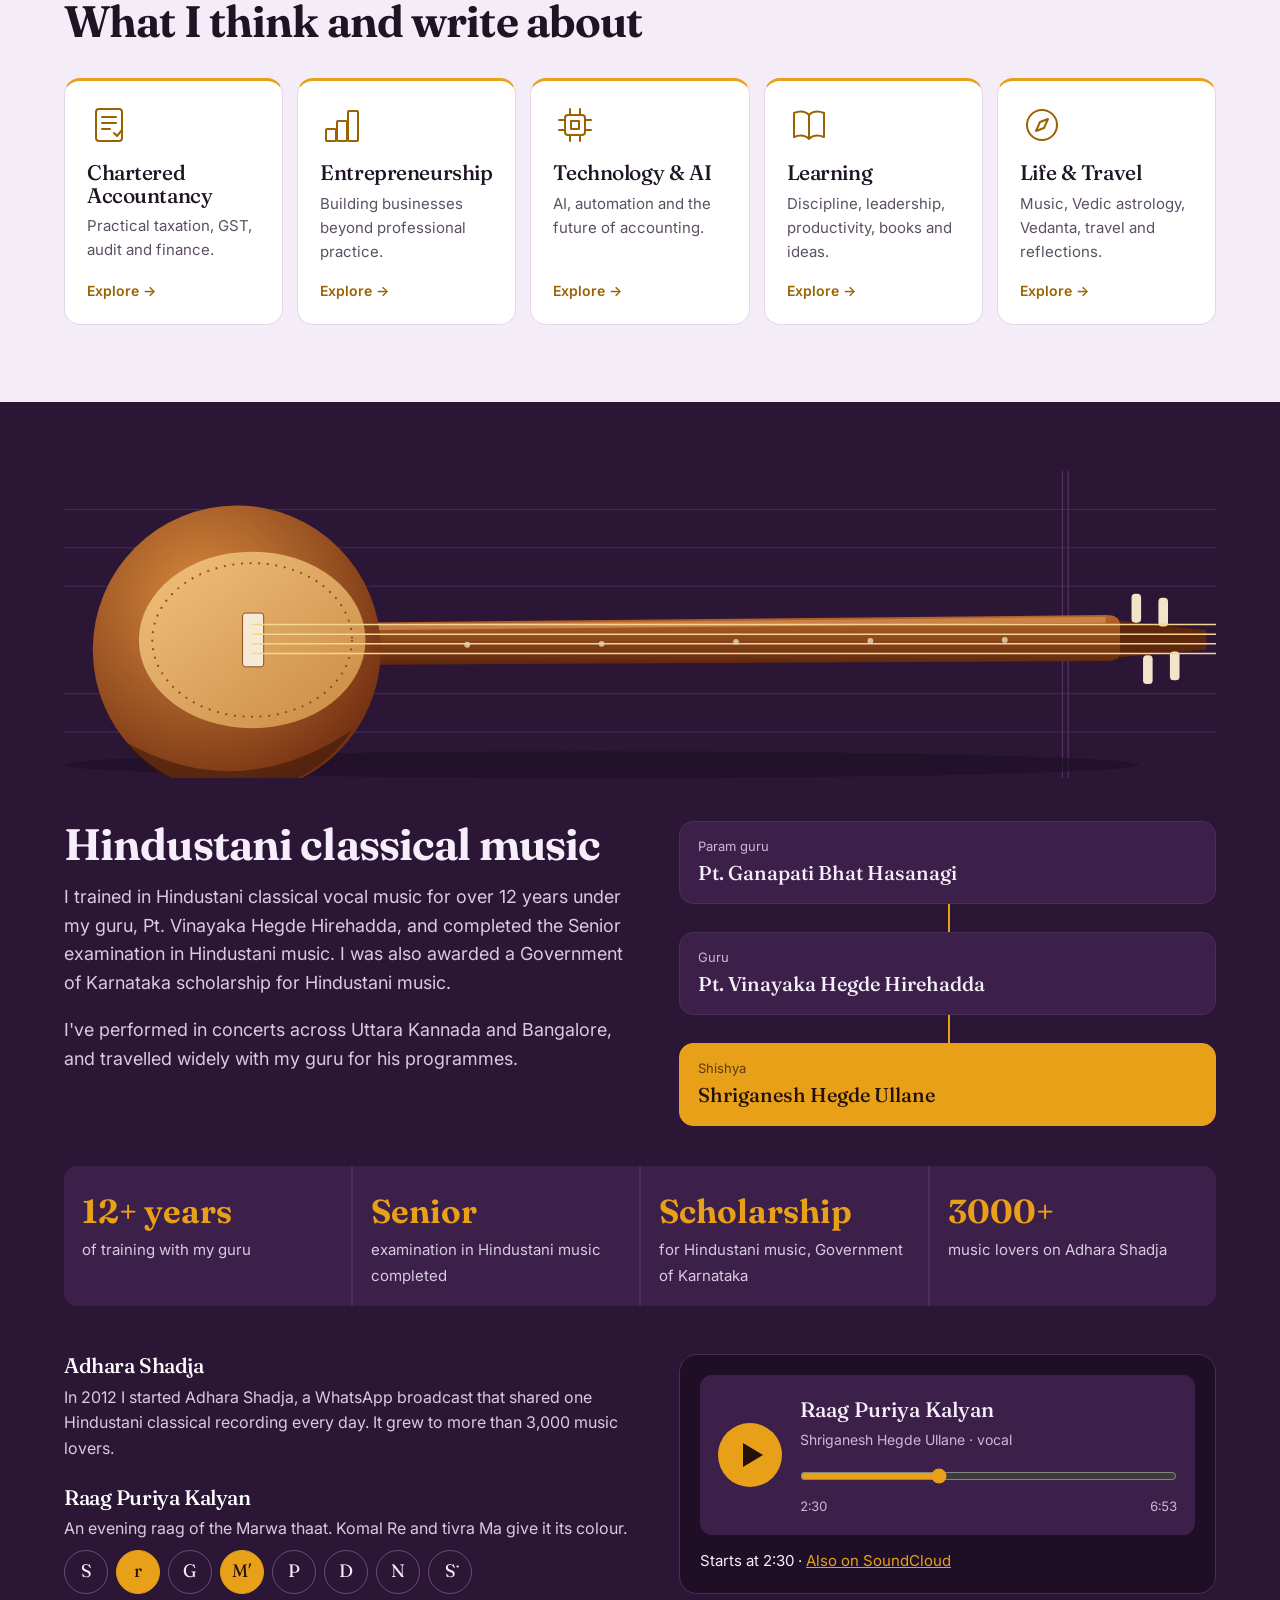
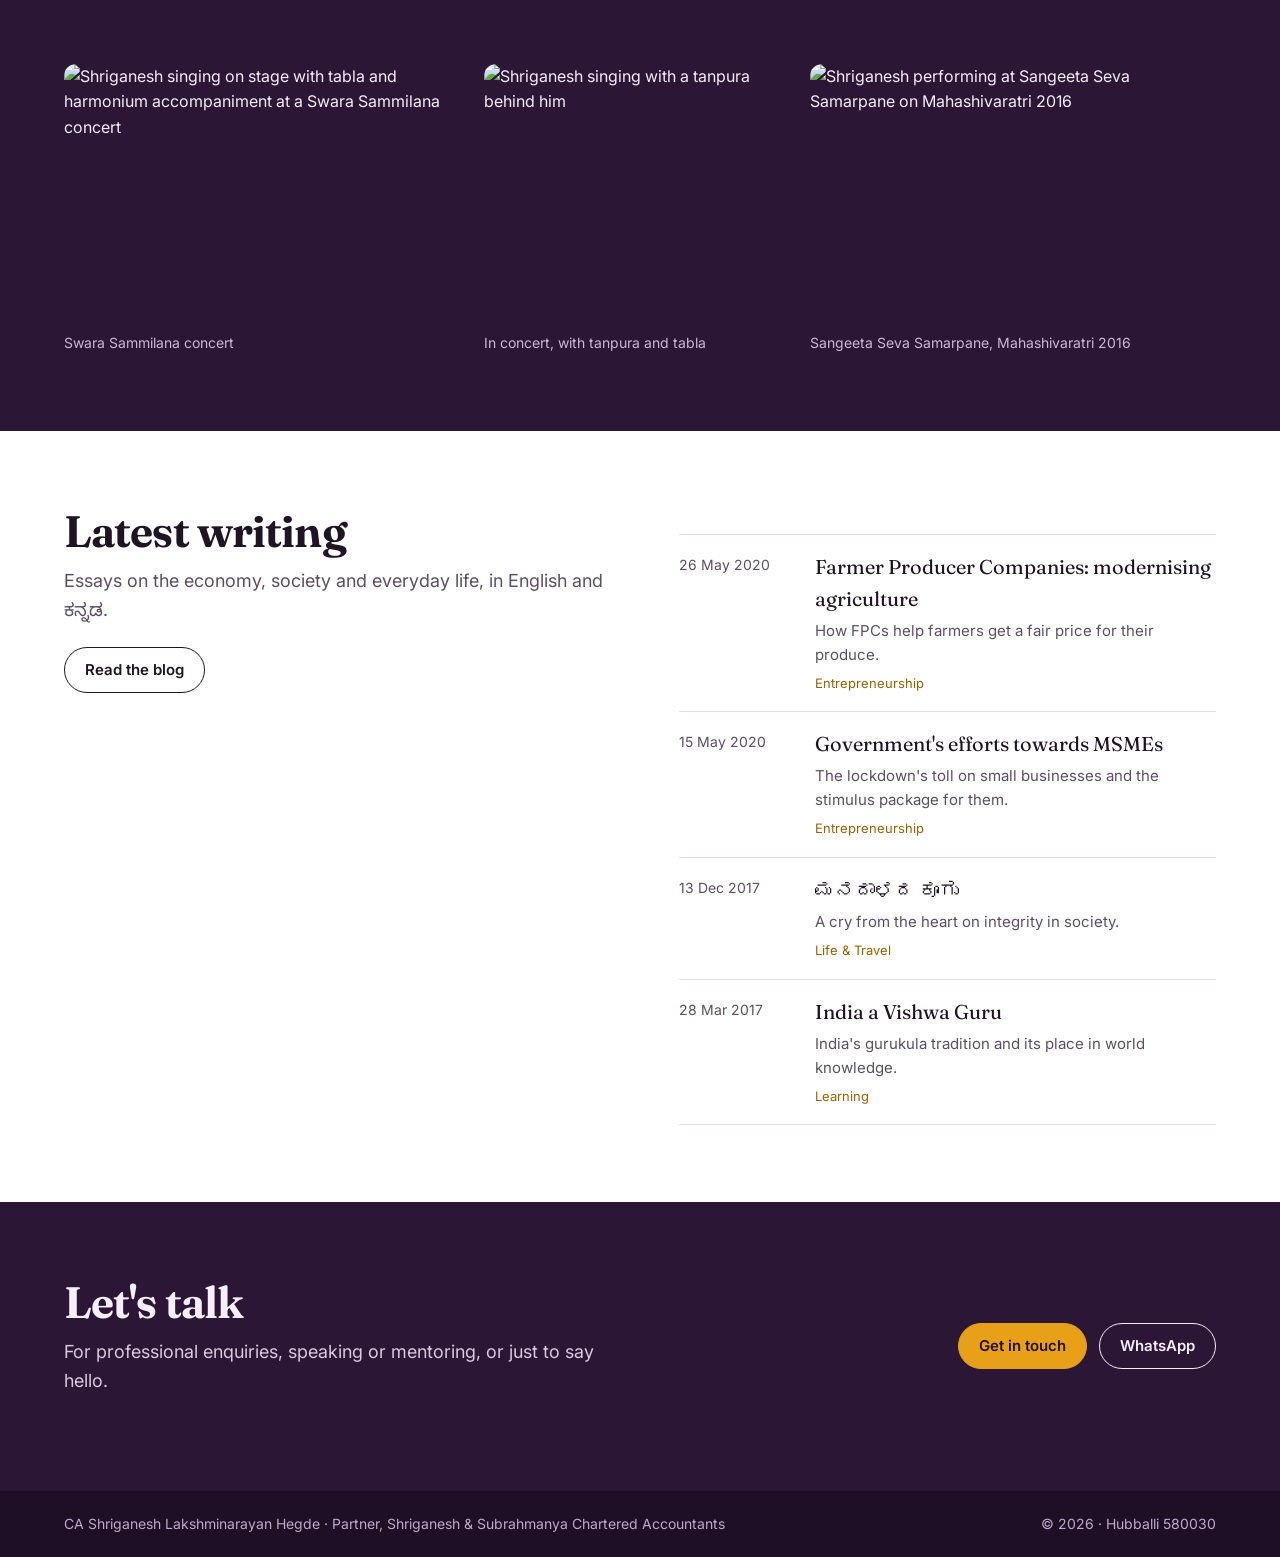
